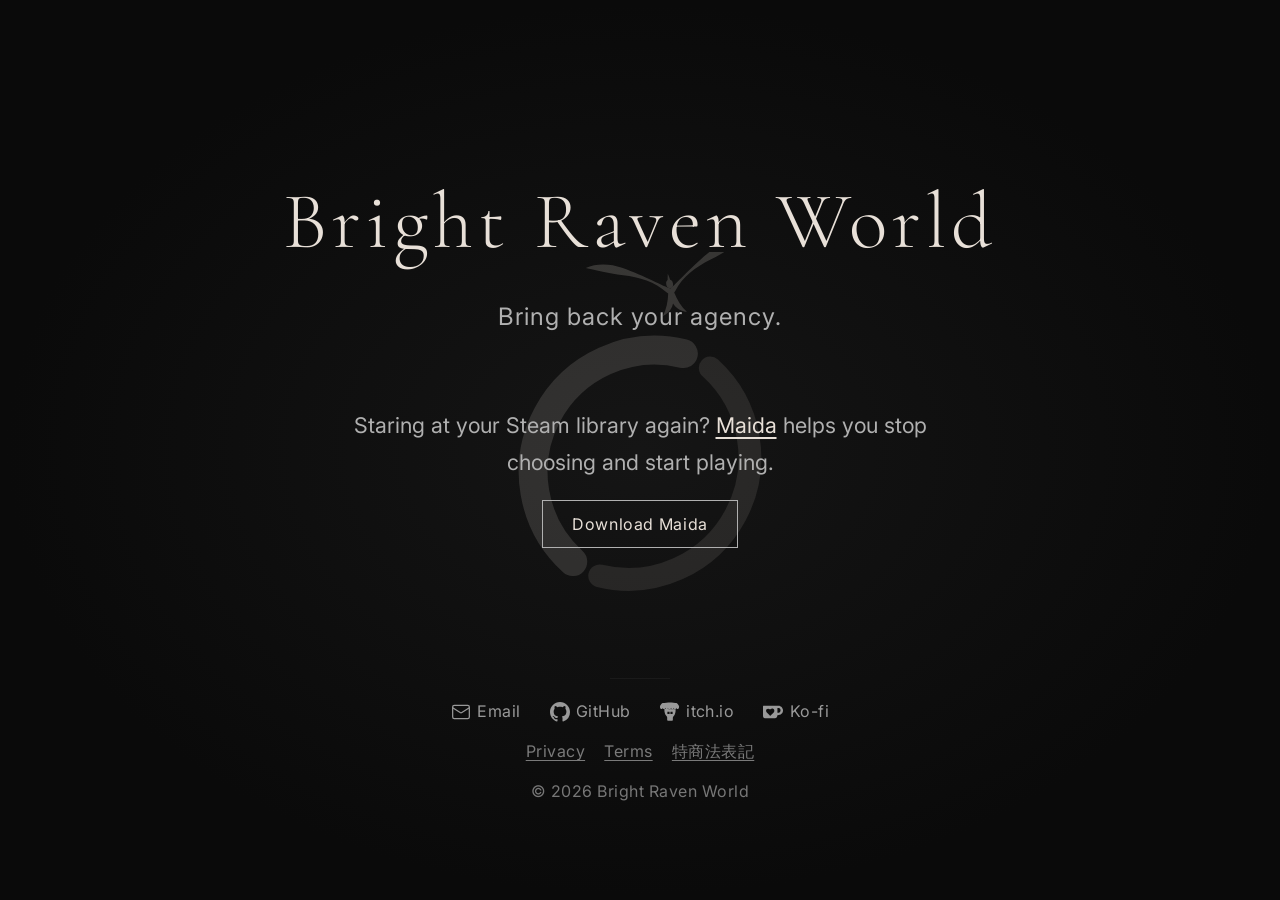
==== index.html @ f8c00c8c "fix: download link to GitHub Releases Co-Authored-By: Claude Opus 4.6 (1M context) <noreply@anthropi" ====
<!DOCTYPE html>
<html lang="en">
<head>
  <meta charset="utf-8">
  <meta name="viewport" content="width=device-width, initial-scale=1">
  <title>Bright Raven World</title>
  <meta name="description" content="We build tools and games to bring back your agency.">
  <meta property="og:title" content="Bright Raven World">
  <meta property="og:description" content="We build tools and games to bring back your agency.">
  <meta property="og:type" content="website">
  <meta property="og:url" content="https://brightraven.world">
  <link rel="preconnect" href="https://fonts.googleapis.com">
  <link rel="preconnect" href="https://fonts.gstatic.com" crossorigin>
  <link href="https://fonts.googleapis.com/css2?family=Inter:wght@300;400&family=Cormorant+Garamond:wght@300;400&display=swap" rel="stylesheet">
  <link rel="stylesheet" href="style.css">
</head>
<body>
  <main>
  <section class="hero" aria-label="Bright Raven World">
    <svg class="hero-mark" viewBox="0 0 500 520" fill="none" xmlns="http://www.w3.org/2000/svg" aria-hidden="true">
      <g transform="rotate(28, 252, 280)">
        <path d="M 232 125 A 160 160 0 0 0 232 435"
              stroke="#e8e0d8" stroke-width="38" stroke-linecap="round" fill="none" opacity="0.14"/>
        <path d="M 272 125 A 160 160 0 0 1 272 435"
              stroke="#e8e0d8" stroke-width="30" stroke-linecap="round" fill="none" opacity="0.10"/>
      </g>
      <g fill="#e8e0d8" opacity="0.18" transform="translate(290, 48) rotate(-10)">
        <path d="M 0 0
                 C -8 -4, -30 -22, -58 -38
                 C -72 -46, -90 -50, -105 -46
                 C -95 -42, -78 -34, -58 -28
                 C -38 -22, -18 -12, -6 4
                 L -4 6 C -6 16, -10 26, -16 34
                 C -12 33, -6 30, -2 24 L 0 20 L 2 24
                 C 6 30, 12 33, 16 34 C 10 26, 6 16, 4 6
                 L 6 4 C 18 -12, 38 -22, 58 -28
                 C 78 -34, 95 -42, 105 -46
                 C 90 -50, 72 -46, 58 -38
                 C 30 -22, 8 -4, 0 0 Z"/>
        <ellipse cx="0" cy="-6" rx="4.5" ry="5.5"/>
        <path d="M -2 -10 L 0 -20 L 2 -10 Z"/>
      </g>
    </svg>

    <div class="hero-grid">
      <!-- Row 1: Brand -->
      <div class="grid-brand">
        <h1 class="brand">Bright Raven World</h1>
        <p class="tagline">Bring back your agency.</p>
      </div>

      <!-- Row 2: Product -->
      <div class="grid-product">
        <p class="hero-product">
          Staring at your Steam library again?
          <a href="https://brightraven.world/maida/">Maida</a> helps you stop choosing and start playing.
        </p>
        <div class="hero-download">
          <a href="https://github.com/devBrightRaven/maida/releases/latest" class="download-link">Download Maida</a>
        </div>
      </div>

      <!-- Row 3: Footer -->
      <div class="grid-footer">
        <div class="footer-divider"></div>
        <nav class="hero-links" aria-label="Social">
          <a href="mailto:bertram@brightraven.world" aria-label="Email bertram at brightraven.world">
            <svg width="20" height="20" viewBox="0 0 24 24" fill="none" stroke="currentColor" stroke-width="1.5" stroke-linecap="round" stroke-linejoin="round" aria-hidden="true"><rect x="2" y="4" width="20" height="16" rx="2"/><path d="m22 7-8.97 5.7a1.94 1.94 0 0 1-2.06 0L2 7"/></svg>
            <span>Email</span>
          </a>
          <a href="https://github.com/devbrightraven" aria-label="GitHub">
            <svg width="20" height="20" viewBox="0 0 24 24" fill="currentColor" aria-hidden="true"><path d="M12 0C5.37 0 0 5.37 0 12c0 5.31 3.435 9.795 8.205 11.385.6.105.825-.255.825-.57 0-.285-.015-1.23-.015-2.235-3.015.555-3.795-.735-4.035-1.41-.135-.345-.72-1.41-1.23-1.695-.42-.225-1.02-.78-.015-.795.945-.015 1.62.87 1.845 1.23 1.08 1.815 2.805 1.305 3.495.99.105-.78.42-1.305.765-1.605-2.67-.3-5.46-1.335-5.46-5.925 0-1.305.465-2.385 1.23-3.225-.12-.3-.54-1.53.12-3.18 0 0 1.005-.315 3.3 1.23.96-.27 1.98-.405 3-.405s2.04.135 3 .405c2.295-1.56 3.3-1.23 3.3-1.23.66 1.65.24 2.88.12 3.18.765.84 1.23 1.905 1.23 3.225 0 4.605-2.805 5.625-5.475 5.925.435.375.81 1.095.81 2.22 0 1.605-.015 2.895-.015 3.3 0 .315.225.69.825.57A12.02 12.02 0 0 0 24 12c0-6.63-5.37-12-12-12z"/></svg>
            <span>GitHub</span>
          </a>
          <a href="https://devbrightraven.itch.io" aria-label="itch.io">
            <svg width="20" height="20" viewBox="0 0 24 24" fill="currentColor" aria-hidden="true"><path d="M3.13 1.338C2.08 1.96.02 4.328 0 4.95v1.03c0 1.303.6 2.412 1.596 2.412.897 0 1.696-.685 1.696-1.6 0 .915.65 1.6 1.548 1.6.897 0 1.546-.685 1.546-1.6 0 .915.75 1.6 1.648 1.6.897 0 1.547-.685 1.547-1.6 0 .915.75 1.6 1.648 1.6h.413c.897 0 1.648-.685 1.648-1.6 0 .915.65 1.6 1.548 1.6.897 0 1.647-.685 1.647-1.6 0 .915.65 1.6 1.548 1.6.897 0 1.548-.685 1.548-1.6 0 .915.798 1.6 1.696 1.6.995 0 1.596-1.11 1.596-2.412V4.95c-.02-.622-2.08-2.99-3.13-3.612C18.477.953 14.257.478 12 .478S5.523.953 3.13 1.338zm6.424 6.426c-.2.426-.63.72-1.128.72-.498 0-.93-.294-1.128-.72-.2.426-.63.72-1.128.72-.346 0-.655-.143-.876-.37-.03.182-.045.37-.045.56v.268c0 3.162.75 5.956 2.018 7.18.76.735 1.336 1.602 1.336 2.623V21.5c0 .5.5 1 1 1h4.814c.5 0 1-.5 1-1v-2.525c0-1.02.576-1.888 1.336-2.622 1.268-1.225 2.018-4.02 2.018-7.18v-.27c0-.19-.015-.377-.046-.558-.22.227-.53.37-.876.37-.498 0-.928-.294-1.128-.72-.2.426-.63.72-1.128.72-.498 0-.928-.294-1.128-.72-.2.426-.63.72-1.128.72-.498 0-.928-.294-1.128-.72-.2.426-.63.72-1.128.72-.498 0-.928-.294-1.128-.72zM8.882 11.7h2.618v2.618H8.882V11.7zm3.636 0h2.618v2.618h-2.618V11.7z"/></svg>
            <span>itch.io</span>
          </a>
          <a href="https://ko-fi.com/devbrightraven" aria-label="Ko-fi">
            <svg width="20" height="20" viewBox="0 0 24 24" fill="currentColor" aria-hidden="true"><path d="M23.881 8.948c-.773-4.085-4.859-4.593-4.859-4.593H.723c-.604 0-.679.798-.679.798s-.082 7.324-.022 11.822c.164 2.424 2.586 2.672 2.586 2.672s8.267-.023 11.966-.049c2.438-.426 2.683-2.566 2.658-3.734 4.352.24 7.422-2.831 6.649-6.916zm-11.062 3.511c-1.246 1.453-4.011 3.976-4.011 3.976s-.121.119-.31.023c-.076-.057-.108-.09-.108-.09-.443-.441-3.368-3.049-4.034-3.954-.709-.965-1.041-2.7-.091-3.71.951-1.01 3.005-1.086 4.363.407 0 0 1.565-1.782 3.468-.963 1.904.82 1.832 3.011.723 4.311zm6.173.478c-.928.116-1.682.028-1.682.028V7.284h1.77s1.971.551 1.971 2.638c0 1.913-.985 2.667-2.059 3.015z"/></svg>
            <span>Ko-fi</span>
          </a>
        </nav>
        <nav class="hero-legal" aria-label="Legal">
          <a href="privacy.html">Privacy</a>
          <a href="terms.html">Terms</a>
          <a href="tokushoho.html">特商法表記</a>
        </nav>
        <p class="copyright">&copy; 2026 Bright Raven World</p>
      </div>
    </div>
  </section>
  </main>
</body>
</html>
---- style.css ----
:root {
  --bg: #0a0a0a;
  --text: #e8e0d8;
  --text-muted: #b0b0b0;
  --text-soft: #999;
  --surface: #1a1a1a;
  --border: #e8e0d8;
  --serif: "Cormorant Garamond", Georgia, serif;
  --sans: "Inter", -apple-system, BlinkMacSystemFont, "Segoe UI", Roboto, Helvetica, Arial, sans-serif;
}

*,
*::before,
*::after {
  margin: 0;
  padding: 0;
  box-sizing: border-box;
}

html {
  font-size: 16px;
}

body {
  font-family: var(--sans);
  background: var(--bg);
  color: var(--text);
  line-height: 1.7;
  -webkit-font-smoothing: antialiased;
}

a {
  color: var(--text);
  text-decoration: underline;
  text-underline-offset: 0.2em;
  transition: opacity 0.2s;
}

a:hover {
  opacity: 0.7;
  outline: 1px solid var(--text-muted);
  outline-offset: 3px;
  border-radius: 2px;
}

a:active {
  outline: 2px solid var(--text);
  outline-offset: 3px;
  border-radius: 2px;
}

a:focus-visible {
  outline: 2px solid var(--text);
  outline-offset: 3px;
  border-radius: 2px;
}

/* ----- hero (single viewport, CSS Grid) ----- */

/*
  Grid layout: 3 rows
  Row 1 (brand):   starts at ~1/6 from top
  Row 2 (product): centered
  Row 3 (footer):  near bottom with padding

  Structure is fixed -- content changes won't shift other rows.
*/

.hero {
  position: relative;
  display: flex;
  align-items: center;
  justify-content: center;
  height: 100vh;
  height: 100dvh;
  background: radial-gradient(ellipse at center, #151515 0%, var(--bg) 70%);
  overflow: hidden;
}

.hero-mark {
  position: absolute;
  width: min(60vw, 380px);
  height: auto;
  opacity: 0;
  animation: fade-in 2s ease-out 0.3s forwards;
}

.hero-grid {
  position: relative;
  display: grid;
  grid-template-rows: 1fr 1.2fr 0.8fr;
  align-items: center;
  justify-items: center;
  text-align: center;
  width: min(66vw, 800px);
  height: 85vh;
  height: 85dvh;
  padding: 4vh 0 3vh;
  opacity: 0;
  animation: fade-in 1.8s ease-out 0.6s forwards;
}

/* Row 1: Brand */
.grid-brand {
  align-self: end;
}

.brand {
  font-family: var(--serif);
  font-size: clamp(2.4rem, 6.5vw, 5rem);
  font-weight: 300;
  letter-spacing: 0.06em;
  margin-bottom: 0.4rem;
}

.tagline {
  color: var(--text-muted);
  font-size: clamp(1.1rem, 2.5vw, 1.5rem);
  letter-spacing: 0.04em;
}

/* Row 2: Product */
.grid-product {
  display: flex;
  flex-direction: column;
  align-items: center;
  gap: 1.2rem;
}

.hero-product {
  font-size: clamp(1rem, 1.8vw, 1.35rem);
  color: var(--text-muted);
  max-width: 580px;
}

.hero-product a {
  color: var(--text);
}

.download-link {
  display: inline-block;
  padding: 0.6rem 1.8rem;
  border: 1px solid var(--text-muted);
  color: var(--text);
  text-decoration: none;
  font-size: 1rem;
  letter-spacing: 0.04em;
  transition: background 0.2s, color 0.2s;
}

.download-link:hover {
  background: var(--text);
  color: var(--bg);
  opacity: 1;
  outline: none;
}

.download-link:active {
  outline: none;
  background: var(--text-muted);
  color: var(--bg);
}

/* Row 3: Footer */
.grid-footer {
  align-self: end;
  display: flex;
  flex-direction: column;
  align-items: center;
  gap: 0.8rem;
}

.footer-divider {
  width: 60px;
  height: 1px;
  background: var(--surface);
  margin-bottom: 0.4rem;
}

.hero-links {
  display: flex;
  gap: 1.8rem;
  flex-wrap: wrap;
  justify-content: center;
}

.hero-links a {
  display: flex;
  align-items: center;
  gap: 0.4rem;
  font-size: 1rem;
  color: var(--text-soft);
  letter-spacing: 0.03em;
  text-decoration: none;
}

.hero-links a:hover {
  color: var(--text);
}

.hero-links svg {
  flex-shrink: 0;
}

.hero-legal {
  display: flex;
  gap: 1.2rem;
  flex-wrap: wrap;
  justify-content: center;
}

.hero-legal a {
  font-size: 1rem;
  color: #7a7a7a;
  letter-spacing: 0.03em;
}

.copyright {
  font-size: 1rem;
  color: #777;
  letter-spacing: 0.03em;
}

@keyframes fade-in {
  from { opacity: 0; transform: translateY(8px); }
  to   { opacity: 1; transform: translateY(0); }
}

@media (prefers-reduced-motion: reduce) {
  .hero-mark,
  .hero-grid {
    animation: none;
    opacity: 1;
  }
}

/* ----- utilities ----- */

.sr-only {
  position: absolute;
  width: 1px;
  height: 1px;
  padding: 0;
  margin: -1px;
  overflow: hidden;
  clip: rect(0, 0, 0, 0);
  white-space: nowrap;
  border: 0;
}

/* ----- policy pages ----- */

.policy-date {
  color: var(--text-soft);
  font-size: 1rem;
  margin-bottom: 2rem;
}

.policy-section {
  margin-bottom: 2.5rem;
}

.policy-section h2 {
  font-size: 1.1rem;
  font-weight: 400;
  letter-spacing: 0.03em;
  margin-bottom: 0.8rem;
}

.policy-section h3 {
  font-size: 1rem;
  font-weight: 400;
  color: var(--text-muted);
  margin: 1.2rem 0 0.5rem;
}

.policy-section p {
  color: var(--text-muted);
  font-size: 1rem;
  margin-bottom: 0.8rem;
}

.policy-section ul {
  color: var(--text-muted);
  font-size: 1rem;
  padding-left: 1.5rem;
  margin-bottom: 0.8rem;
}

.policy-section li {
  margin-bottom: 0.3rem;
}

/* ----- tokushoho ----- */

.container {
  max-width: 700px;
  margin: 0 auto;
  padding: 4rem 1.5rem;
}

.back-link {
  display: inline-block;
  font-size: 1rem;
  color: var(--text-soft);
  margin-bottom: 2rem;
}

.page-title {
  font-family: var(--sans);
  font-size: 1.4rem;
  font-weight: 400;
  letter-spacing: 0.05em;
  margin-bottom: 2rem;
}

table {
  width: 100%;
  border-collapse: collapse;
  font-size: 1rem;
}

th,
td {
  text-align: left;
  padding: 0.75rem 1rem;
  border-bottom: 1px solid var(--surface);
  vertical-align: top;
}

th {
  color: var(--text-soft);
  font-weight: 400;
  white-space: nowrap;
  width: 30%;
}

td {
  color: var(--text-muted);
}

/* ----- responsive ----- */

@media (max-width: 600px) {
  .container {
    padding: 3rem 1.2rem;
  }

  .hero-grid {
    width: 90vw;
    padding: 2vh 0;
  }

  .hero-links {
    gap: 1rem;
  }

  .hero-links a {
    font-size: 1rem;
  }

  th,
  td {
    display: block;
    width: 100%;
    padding: 0.5rem 0;
  }

  th {
    border-bottom: none;
    padding-bottom: 0;
  }

  td {
    padding-top: 0;
    margin-bottom: 1rem;
  }
}

@media (max-height: 500px) {
  .hero-grid {
    grid-template-rows: 1fr 1fr 0.6fr;
    height: 95vh;
    height: 95dvh;
  }
}
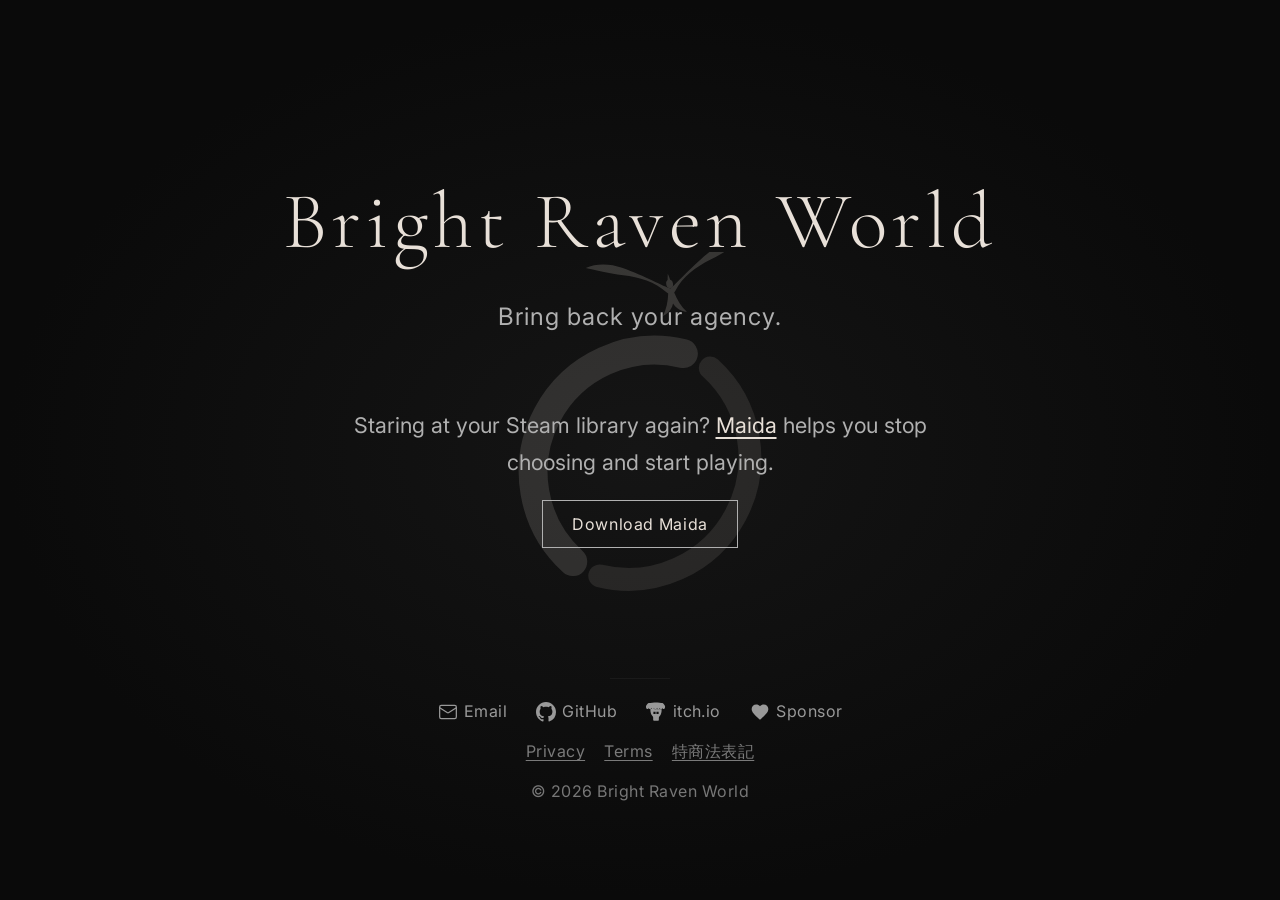
==== commit 76bee635: "feat: replace Ko-fi link with GitHub Sponsors GitHub Sponsors profile is now live at github.com/spon" ====
--- a/index.html
+++ b/index.html
@@ -76,9 +76,9 @@
             <svg width="20" height="20" viewBox="0 0 24 24" fill="currentColor" aria-hidden="true"><path d="M3.13 1.338C2.08 1.96.02 4.328 0 4.95v1.03c0 1.303.6 2.412 1.596 2.412.897 0 1.696-.685 1.696-1.6 0 .915.65 1.6 1.548 1.6.897 0 1.546-.685 1.546-1.6 0 .915.75 1.6 1.648 1.6.897 0 1.547-.685 1.547-1.6 0 .915.75 1.6 1.648 1.6h.413c.897 0 1.648-.685 1.648-1.6 0 .915.65 1.6 1.548 1.6.897 0 1.647-.685 1.647-1.6 0 .915.65 1.6 1.548 1.6.897 0 1.548-.685 1.548-1.6 0 .915.798 1.6 1.696 1.6.995 0 1.596-1.11 1.596-2.412V4.95c-.02-.622-2.08-2.99-3.13-3.612C18.477.953 14.257.478 12 .478S5.523.953 3.13 1.338zm6.424 6.426c-.2.426-.63.72-1.128.72-.498 0-.93-.294-1.128-.72-.2.426-.63.72-1.128.72-.346 0-.655-.143-.876-.37-.03.182-.045.37-.045.56v.268c0 3.162.75 5.956 2.018 7.18.76.735 1.336 1.602 1.336 2.623V21.5c0 .5.5 1 1 1h4.814c.5 0 1-.5 1-1v-2.525c0-1.02.576-1.888 1.336-2.622 1.268-1.225 2.018-4.02 2.018-7.18v-.27c0-.19-.015-.377-.046-.558-.22.227-.53.37-.876.37-.498 0-.928-.294-1.128-.72-.2.426-.63.72-1.128.72-.498 0-.928-.294-1.128-.72-.2.426-.63.72-1.128.72-.498 0-.928-.294-1.128-.72-.2.426-.63.72-1.128.72-.498 0-.928-.294-1.128-.72zM8.882 11.7h2.618v2.618H8.882V11.7zm3.636 0h2.618v2.618h-2.618V11.7z"/></svg>
             <span>itch.io</span>
           </a>
-          <a href="https://ko-fi.com/devbrightraven" aria-label="Ko-fi">
-            <svg width="20" height="20" viewBox="0 0 24 24" fill="currentColor" aria-hidden="true"><path d="M23.881 8.948c-.773-4.085-4.859-4.593-4.859-4.593H.723c-.604 0-.679.798-.679.798s-.082 7.324-.022 11.822c.164 2.424 2.586 2.672 2.586 2.672s8.267-.023 11.966-.049c2.438-.426 2.683-2.566 2.658-3.734 4.352.24 7.422-2.831 6.649-6.916zm-11.062 3.511c-1.246 1.453-4.011 3.976-4.011 3.976s-.121.119-.31.023c-.076-.057-.108-.09-.108-.09-.443-.441-3.368-3.049-4.034-3.954-.709-.965-1.041-2.7-.091-3.71.951-1.01 3.005-1.086 4.363.407 0 0 1.565-1.782 3.468-.963 1.904.82 1.832 3.011.723 4.311zm6.173.478c-.928.116-1.682.028-1.682.028V7.284h1.77s1.971.551 1.971 2.638c0 1.913-.985 2.667-2.059 3.015z"/></svg>
-            <span>Ko-fi</span>
+          <a href="https://github.com/sponsors/devBrightRaven" aria-label="Sponsor on GitHub">
+            <svg width="20" height="20" viewBox="0 0 24 24" fill="currentColor" aria-hidden="true"><path d="M12 21.35l-1.45-1.32C5.4 15.36 2 12.28 2 8.5 2 5.42 4.42 3 7.5 3c1.74 0 3.41.81 4.5 2.09C13.09 3.81 14.76 3 16.5 3 19.58 3 22 5.42 22 8.5c0 3.78-3.4 6.86-8.55 11.54L12 21.35z"/></svg>
+            <span>Sponsor</span>
           </a>
         </nav>
         <nav class="hero-legal" aria-label="Legal">
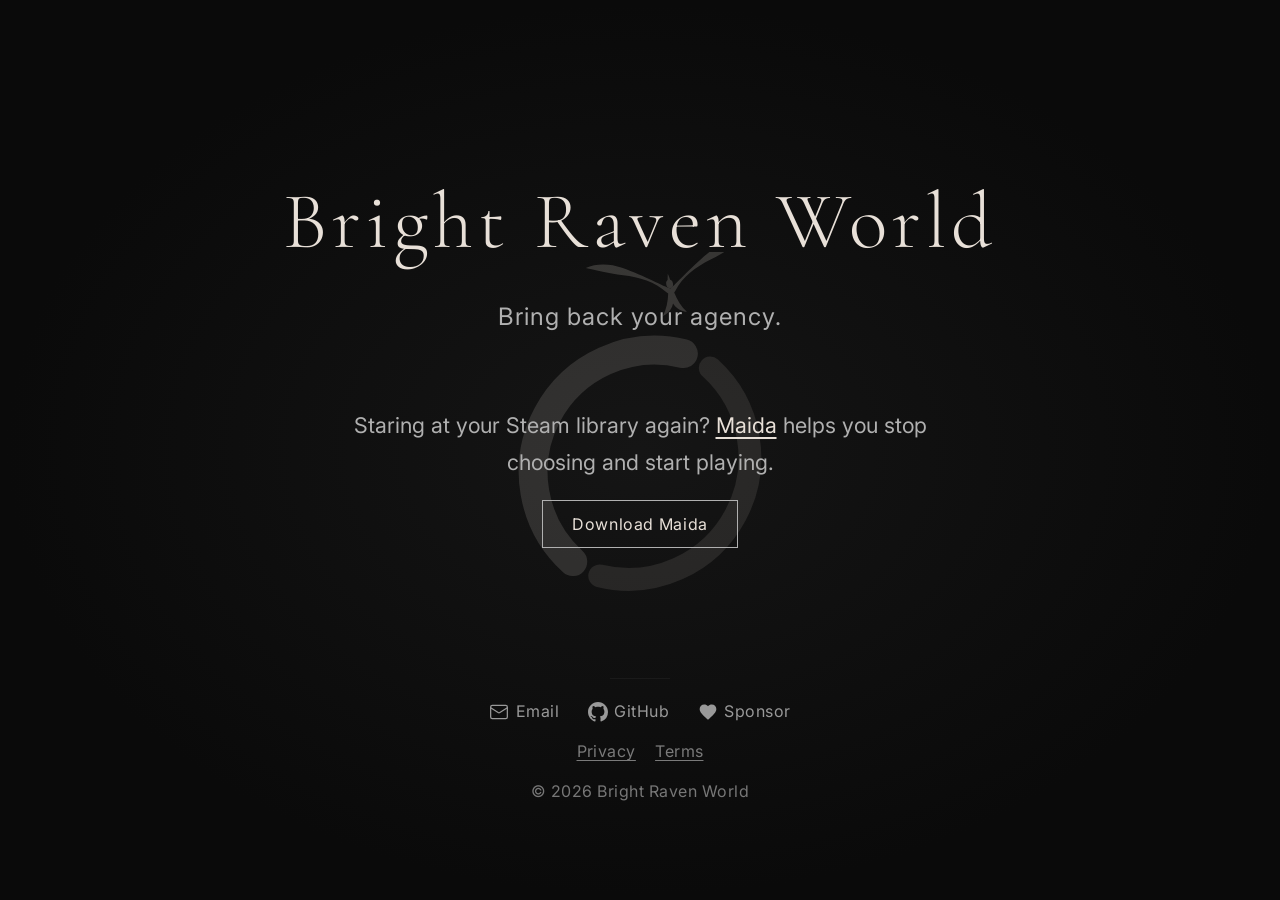
==== commit 558b840b: "chore: align website with actual product state - Redirect hero Maida link to brightraven.world/maida" ====
--- a/index.html
+++ b/index.html
@@ -72,10 +72,6 @@
             <svg width="20" height="20" viewBox="0 0 24 24" fill="currentColor" aria-hidden="true"><path d="M12 0C5.37 0 0 5.37 0 12c0 5.31 3.435 9.795 8.205 11.385.6.105.825-.255.825-.57 0-.285-.015-1.23-.015-2.235-3.015.555-3.795-.735-4.035-1.41-.135-.345-.72-1.41-1.23-1.695-.42-.225-1.02-.78-.015-.795.945-.015 1.62.87 1.845 1.23 1.08 1.815 2.805 1.305 3.495.99.105-.78.42-1.305.765-1.605-2.67-.3-5.46-1.335-5.46-5.925 0-1.305.465-2.385 1.23-3.225-.12-.3-.54-1.53.12-3.18 0 0 1.005-.315 3.3 1.23.96-.27 1.98-.405 3-.405s2.04.135 3 .405c2.295-1.56 3.3-1.23 3.3-1.23.66 1.65.24 2.88.12 3.18.765.84 1.23 1.905 1.23 3.225 0 4.605-2.805 5.625-5.475 5.925.435.375.81 1.095.81 2.22 0 1.605-.015 2.895-.015 3.3 0 .315.225.69.825.57A12.02 12.02 0 0 0 24 12c0-6.63-5.37-12-12-12z"/></svg>
             <span>GitHub</span>
           </a>
-          <a href="https://devbrightraven.itch.io" aria-label="itch.io">
-            <svg width="20" height="20" viewBox="0 0 24 24" fill="currentColor" aria-hidden="true"><path d="M3.13 1.338C2.08 1.96.02 4.328 0 4.95v1.03c0 1.303.6 2.412 1.596 2.412.897 0 1.696-.685 1.696-1.6 0 .915.65 1.6 1.548 1.6.897 0 1.546-.685 1.546-1.6 0 .915.75 1.6 1.648 1.6.897 0 1.547-.685 1.547-1.6 0 .915.75 1.6 1.648 1.6h.413c.897 0 1.648-.685 1.648-1.6 0 .915.65 1.6 1.548 1.6.897 0 1.647-.685 1.647-1.6 0 .915.65 1.6 1.548 1.6.897 0 1.548-.685 1.548-1.6 0 .915.798 1.6 1.696 1.6.995 0 1.596-1.11 1.596-2.412V4.95c-.02-.622-2.08-2.99-3.13-3.612C18.477.953 14.257.478 12 .478S5.523.953 3.13 1.338zm6.424 6.426c-.2.426-.63.72-1.128.72-.498 0-.93-.294-1.128-.72-.2.426-.63.72-1.128.72-.346 0-.655-.143-.876-.37-.03.182-.045.37-.045.56v.268c0 3.162.75 5.956 2.018 7.18.76.735 1.336 1.602 1.336 2.623V21.5c0 .5.5 1 1 1h4.814c.5 0 1-.5 1-1v-2.525c0-1.02.576-1.888 1.336-2.622 1.268-1.225 2.018-4.02 2.018-7.18v-.27c0-.19-.015-.377-.046-.558-.22.227-.53.37-.876.37-.498 0-.928-.294-1.128-.72-.2.426-.63.72-1.128.72-.498 0-.928-.294-1.128-.72-.2.426-.63.72-1.128.72-.498 0-.928-.294-1.128-.72-.2.426-.63.72-1.128.72-.498 0-.928-.294-1.128-.72zM8.882 11.7h2.618v2.618H8.882V11.7zm3.636 0h2.618v2.618h-2.618V11.7z"/></svg>
-            <span>itch.io</span>
-          </a>
           <a href="https://github.com/sponsors/devBrightRaven" aria-label="Sponsor on GitHub">
             <svg width="20" height="20" viewBox="0 0 24 24" fill="currentColor" aria-hidden="true"><path d="M12 21.35l-1.45-1.32C5.4 15.36 2 12.28 2 8.5 2 5.42 4.42 3 7.5 3c1.74 0 3.41.81 4.5 2.09C13.09 3.81 14.76 3 16.5 3 19.58 3 22 5.42 22 8.5c0 3.78-3.4 6.86-8.55 11.54L12 21.35z"/></svg>
             <span>Sponsor</span>
@@ -84,7 +80,6 @@
         <nav class="hero-legal" aria-label="Legal">
           <a href="privacy.html">Privacy</a>
           <a href="terms.html">Terms</a>
-          <a href="tokushoho.html">特商法表記</a>
         </nav>
         <p class="copyright">&copy; 2026 Bright Raven World</p>
       </div>
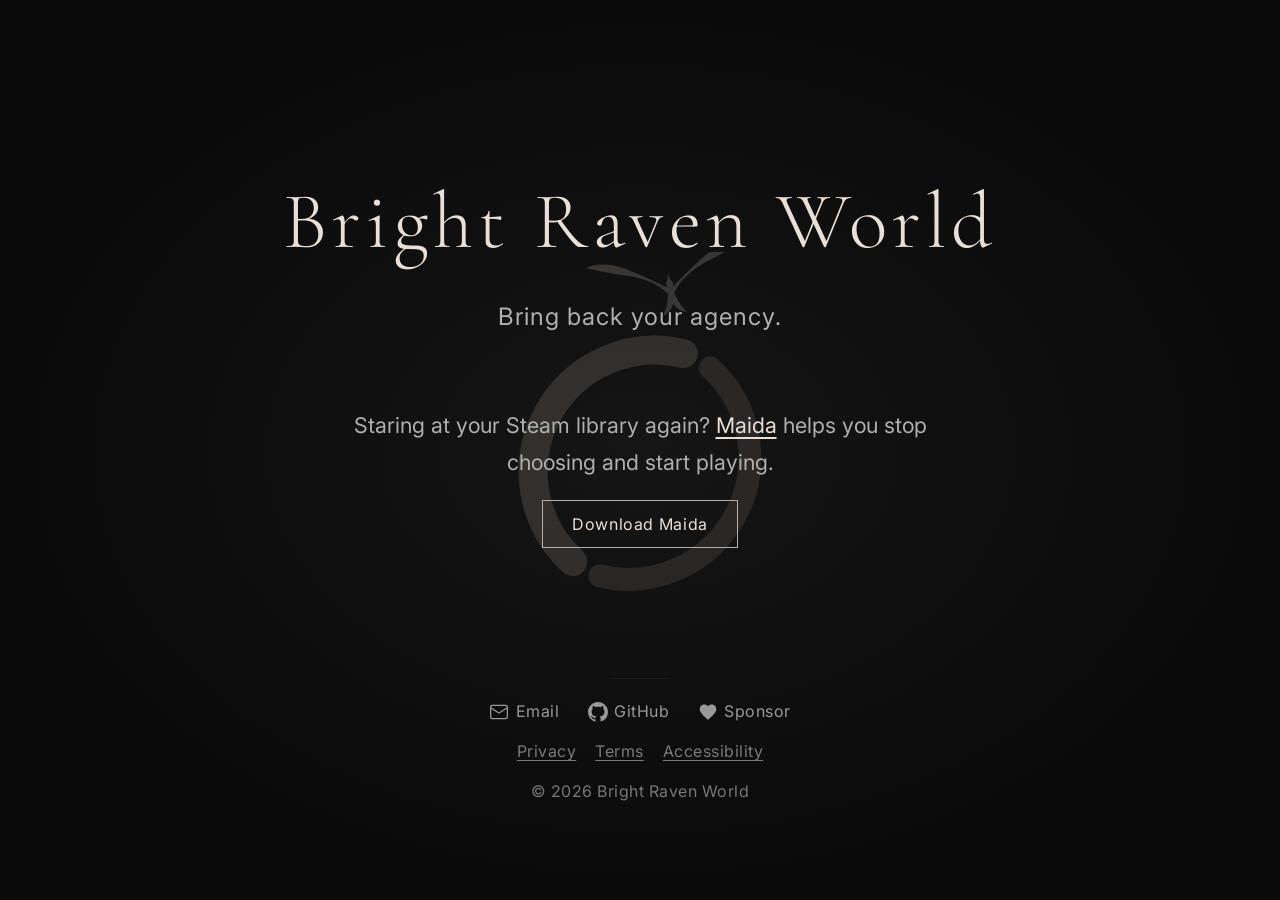
==== commit 4a40cd41: "feat: add Accessibility link to main site legal nav The umbrella /accessibility/ statement was reach" ====
--- a/index.html
+++ b/index.html
@@ -80,6 +80,7 @@
         <nav class="hero-legal" aria-label="Legal">
           <a href="privacy.html">Privacy</a>
           <a href="terms.html">Terms</a>
+          <a href="accessibility/">Accessibility</a>
         </nav>
         <p class="copyright">&copy; 2026 Bright Raven World</p>
       </div>
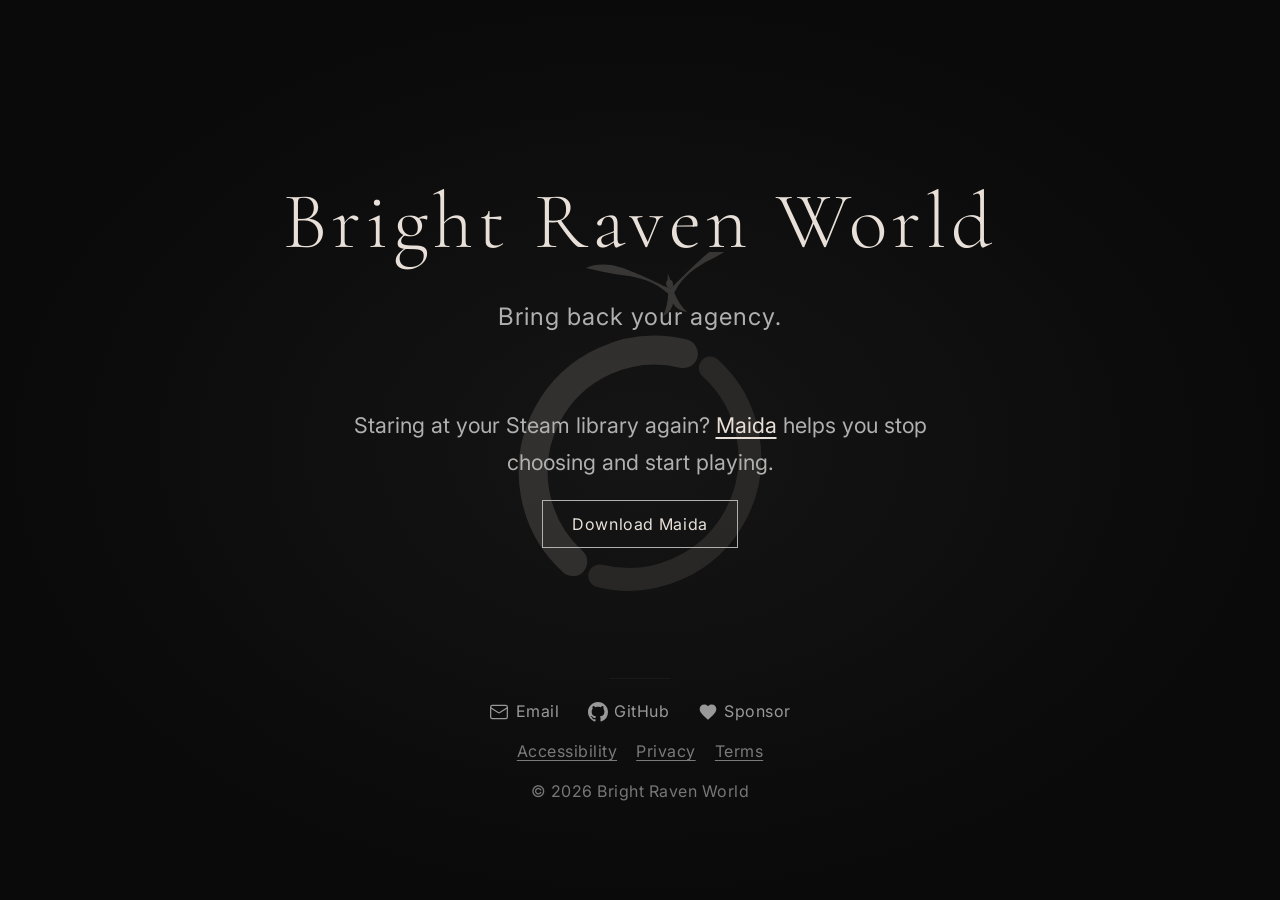
==== commit 37b47979: "style: put Accessibility before Privacy in main site legal nav Ordering carries narrative weight. Ac" ====
--- a/index.html
+++ b/index.html
@@ -78,9 +78,9 @@
           </a>
         </nav>
         <nav class="hero-legal" aria-label="Legal">
+          <a href="accessibility/">Accessibility</a>
           <a href="privacy.html">Privacy</a>
           <a href="terms.html">Terms</a>
-          <a href="accessibility/">Accessibility</a>
         </nav>
         <p class="copyright">&copy; 2026 Bright Raven World</p>
       </div>
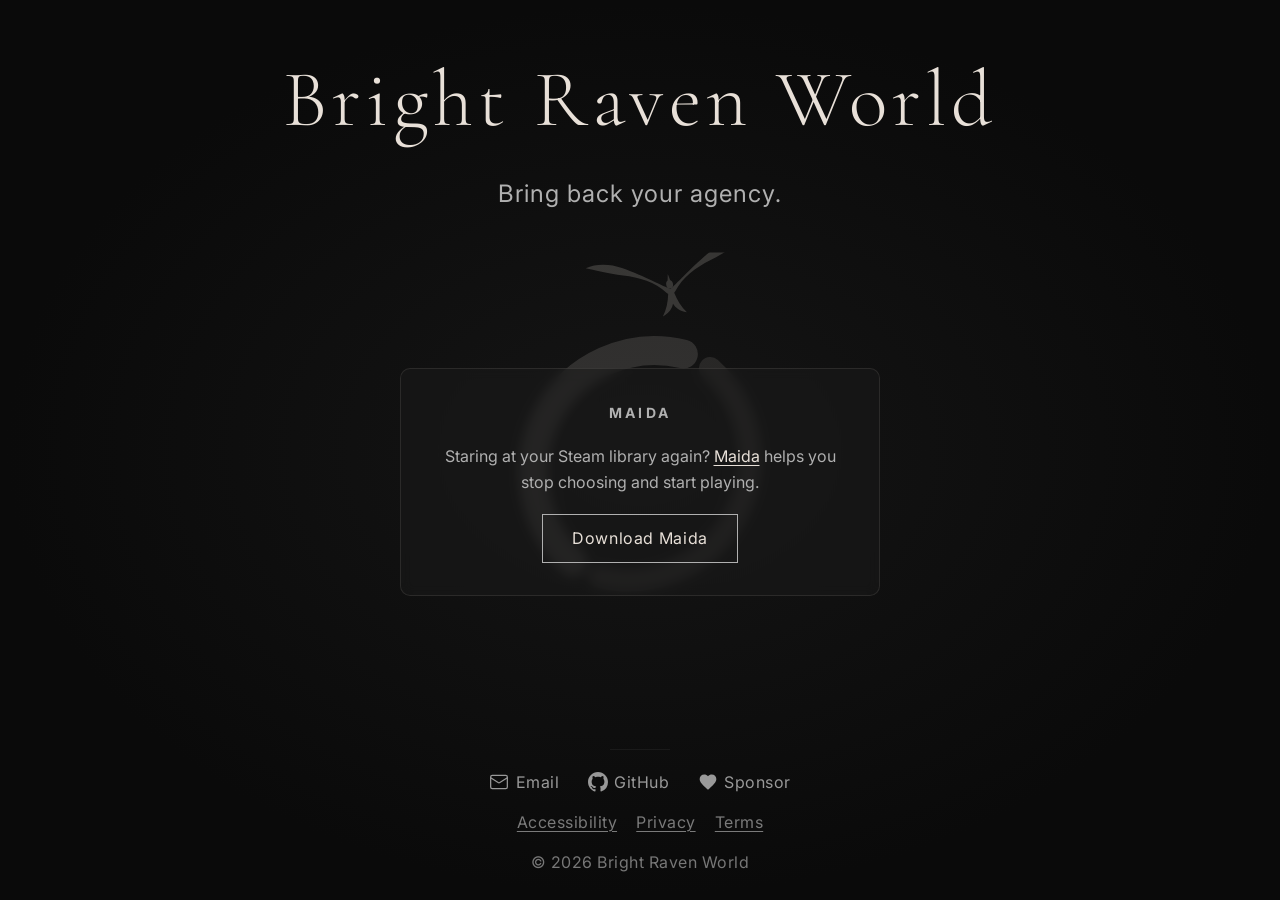
==== commit 0bdeb29d: "refactor(web): rework root hero with Maida product card and H2 landmark - Promote Maida eyebrow to h" ====
--- a/index.html
+++ b/index.html
@@ -50,7 +50,8 @@
       </div>
 
       <!-- Row 2: Product -->
-      <div class="grid-product">
+      <section class="grid-product" aria-labelledby="product-title">
+        <h2 class="label" id="product-title">Maida</h2>
         <p class="hero-product">
           Staring at your Steam library again?
           <a href="https://brightraven.world/maida/">Maida</a> helps you stop choosing and start playing.
@@ -58,7 +59,7 @@
         <div class="hero-download">
           <a href="https://github.com/devBrightRaven/maida/releases/latest" class="download-link">Download Maida</a>
         </div>
-      </div>
+      </section>
 
       <!-- Row 3: Footer -->
       <div class="grid-footer">
--- a/style.css
+++ b/style.css
@@ -55,54 +55,49 @@
   border-radius: 2px;
 }
 
-/* ----- hero (single viewport, CSS Grid) ----- */
-
-/*
-  Grid layout: 3 rows
-  Row 1 (brand):   starts at ~1/6 from top
-  Row 2 (product): centered
-  Row 3 (footer):  near bottom with padding
-
-  Structure is fixed -- content changes won't shift other rows.
-*/
+/* ----- hero (content-driven layout) ----- */
 
 .hero {
   position: relative;
   display: flex;
-  align-items: center;
-  justify-content: center;
-  height: 100vh;
-  height: 100dvh;
+  flex-direction: column;
+  align-items: center;
+  min-height: 100vh;
+  min-height: 100dvh;
+  padding: 2rem 1.5rem 1.5rem;
   background: radial-gradient(ellipse at center, #151515 0%, var(--bg) 70%);
   overflow: hidden;
 }
 
 .hero-mark {
   position: absolute;
+  top: 50%;
+  left: 50%;
+  translate: -50% -50%;
   width: min(60vw, 380px);
   height: auto;
   opacity: 0;
   animation: fade-in 2s ease-out 0.3s forwards;
+  pointer-events: none;
 }
 
 .hero-grid {
   position: relative;
-  display: grid;
-  grid-template-rows: 1fr 1.2fr 0.8fr;
-  align-items: center;
-  justify-items: center;
+  display: flex;
+  flex-direction: column;
+  align-items: center;
+  justify-content: space-between;
+  flex: 1;
+  gap: 2rem;
+  width: min(66vw, 800px);
   text-align: center;
-  width: min(66vw, 800px);
-  height: 85vh;
-  height: 85dvh;
-  padding: 4vh 0 3vh;
   opacity: 0;
   animation: fade-in 1.8s ease-out 0.6s forwards;
 }
 
 /* Row 1: Brand */
 .grid-brand {
-  align-self: end;
+  /* flex column default alignment */
 }
 
 .brand {
@@ -119,18 +114,33 @@
   letter-spacing: 0.04em;
 }
 
-/* Row 2: Product */
+/* Row 2: Product (card) */
 .grid-product {
   display: flex;
   flex-direction: column;
   align-items: center;
   gap: 1.2rem;
+  background: rgba(26, 26, 26, 0.55);
+  backdrop-filter: blur(6px);
+  -webkit-backdrop-filter: blur(6px);
+  border: 1px solid rgba(232, 224, 216, 0.1);
+  border-radius: 10px;
+  padding: 2rem;
+  width: 100%;
+  max-width: 480px;
+}
+
+.grid-product .label {
+  color: var(--text-muted);
+  font-size: 0.875rem;
+  letter-spacing: 0.22em;
+  text-transform: uppercase;
 }
 
 .hero-product {
-  font-size: clamp(1rem, 1.8vw, 1.35rem);
-  color: var(--text-muted);
-  max-width: 580px;
+  font-size: 1rem;
+  color: var(--text-muted);
+  line-height: 1.6;
 }
 
 .hero-product a {
@@ -163,7 +173,6 @@
 
 /* Row 3: Footer */
 .grid-footer {
-  align-self: end;
   display: flex;
   flex-direction: column;
   align-items: center;
@@ -346,9 +355,17 @@
     padding: 3rem 1.2rem;
   }
 
+  .hero {
+    padding: 3rem 1rem 1.5rem;
+  }
+
   .hero-grid {
-    width: 90vw;
-    padding: 2vh 0;
+    width: 100%;
+    gap: 2rem;
+  }
+
+  .grid-product {
+    padding: 1.5rem;
   }
 
   .hero-links {
@@ -376,11 +393,3 @@
     margin-bottom: 1rem;
   }
 }
-
-@media (max-height: 500px) {
-  .hero-grid {
-    grid-template-rows: 1fr 1fr 0.6fr;
-    height: 95vh;
-    height: 95dvh;
-  }
-}
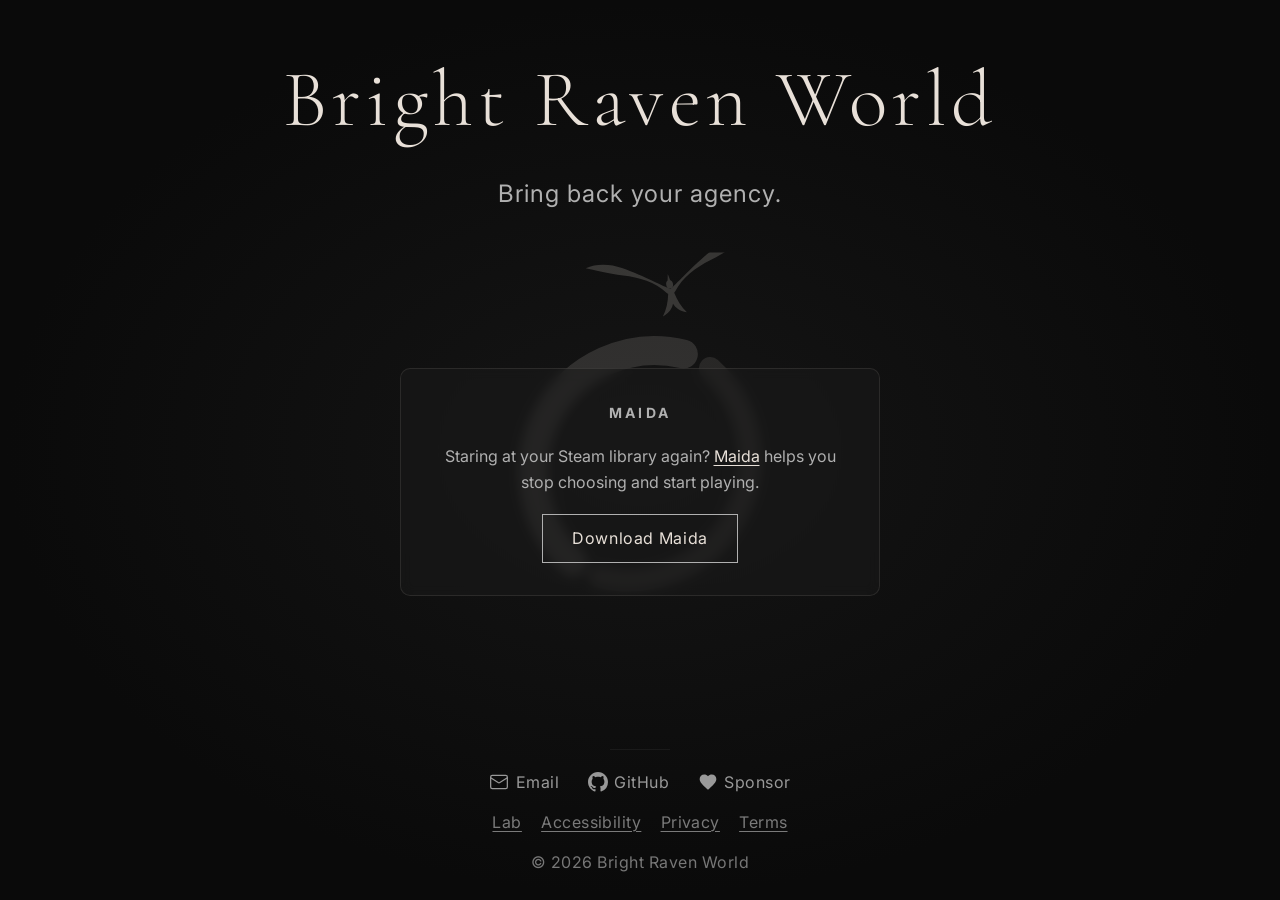
==== commit 0b19d2f7: "feat(footer): add Lab subdomain entry to footer nav Companion to mandara subdomain migration (devBri" ====
--- a/index.html
+++ b/index.html
@@ -78,7 +78,8 @@
             <span>Sponsor</span>
           </a>
         </nav>
-        <nav class="hero-legal" aria-label="Legal">
+        <nav class="hero-legal" aria-label="More">
+          <a href="https://lab.brightraven.world/">Lab</a>
           <a href="accessibility/">Accessibility</a>
           <a href="privacy.html">Privacy</a>
           <a href="terms.html">Terms</a>
--- a/style.css
+++ b/style.css
@@ -308,11 +308,37 @@
   padding: 4rem 1.5rem;
 }
 
-.back-link {
+.back-home {
+  position: fixed;
+  top: 16px;
+  left: 16px;
+  color: var(--text-soft);
+  text-decoration: none;
+  font-size: 14px;
+  z-index: 10;
+  letter-spacing: 0.03em;
+  transition: color 0.2s, border-color 0.2s;
+  background: var(--bg);
+  padding: 6px 10px;
+  border-radius: 6px;
+  border: 1px solid var(--surface);
+}
+.back-home:hover {
+  color: var(--text);
+  border-color: var(--text);
+  opacity: 1;
+}
+.footer-back {
   display: inline-block;
-  font-size: 1rem;
-  color: var(--text-soft);
-  margin-bottom: 2rem;
+  padding: 6px 10px;
+  border: 1px solid transparent;
+  border-radius: 6px;
+  transition: border-color 0.2s, color 0.2s;
+}
+.footer-back:hover {
+  border-color: var(--text);
+  color: var(--text);
+  opacity: 1;
 }
 
 .page-title {
